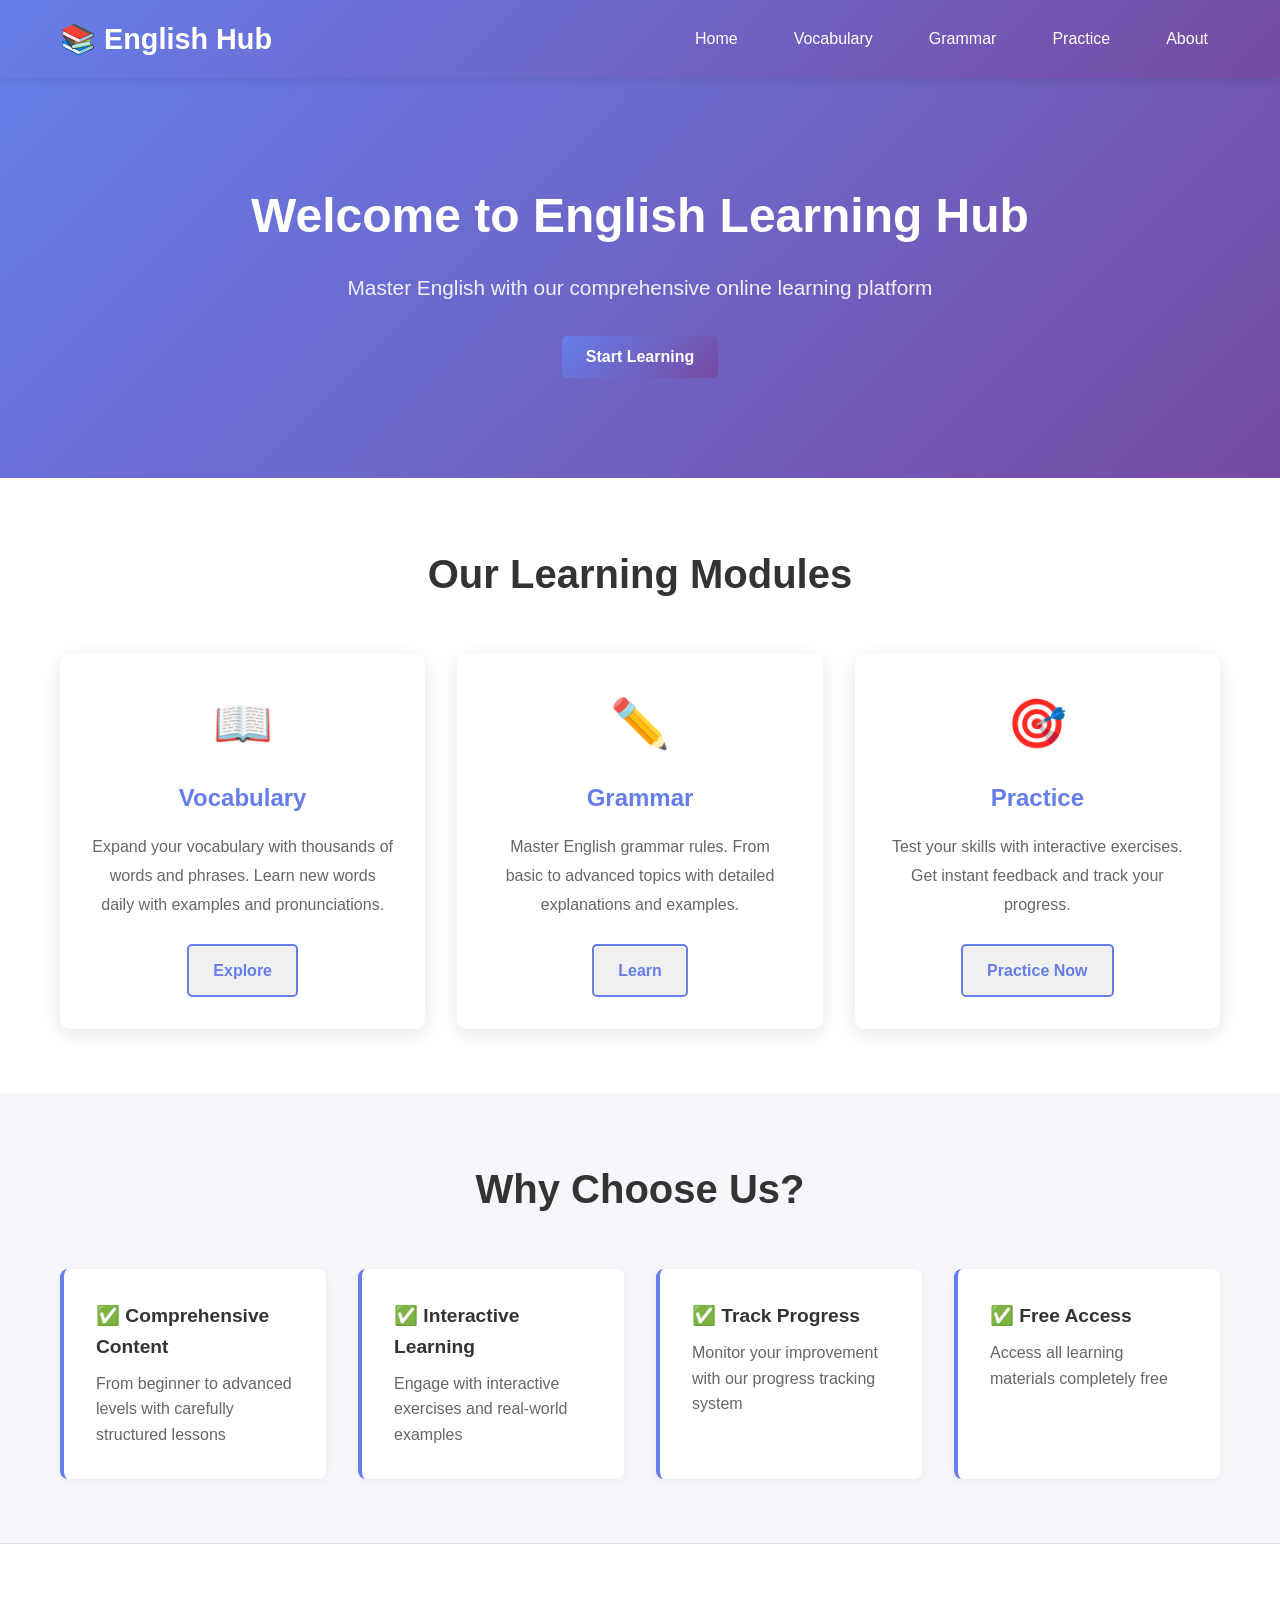
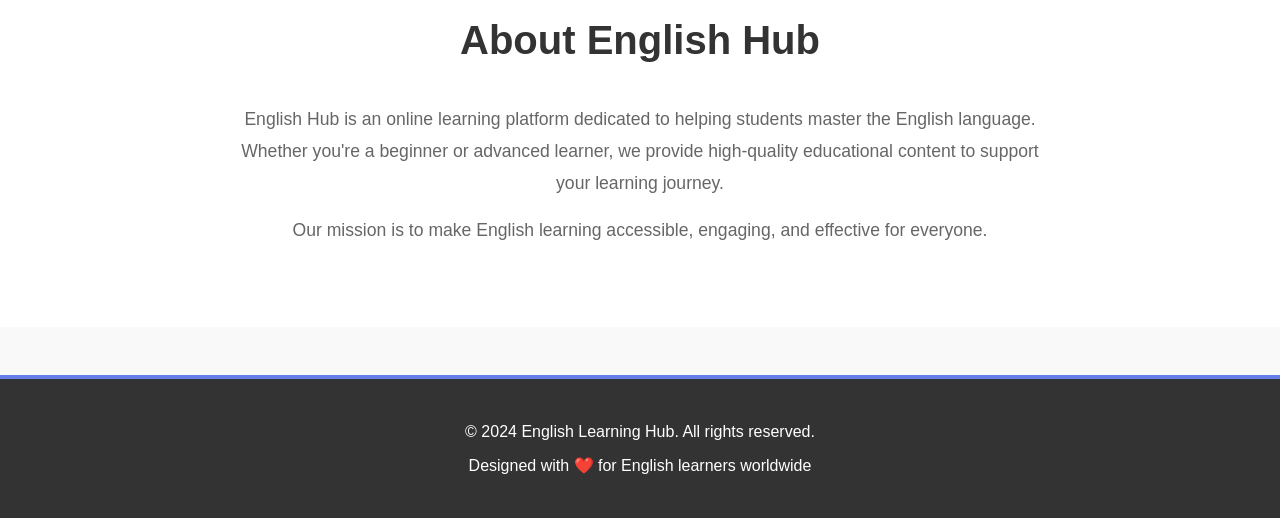
==== index.html @ 067733b8 "Initial commit" ====
<!DOCTYPE html>
<html lang="en">
<head>
    <meta charset="UTF-8">
    <meta name="viewport" content="width=device-width, initial-scale=1.0">
    <title>English Learning Hub - Learn English Online</title>
    <link rel="stylesheet" href="styles.css">
</head>
<body>
    <!-- Navigation Bar -->
    <nav class="navbar">
        <div class="container">
            <div class="logo">
                <h1>📚 English Hub</h1>
            </div>
            <ul class="nav-links">
                <li><a href="index.html" class="active">Home</a></li>
                <li><a href="vocab.html">Vocabulary</a></li>
                <li><a href="grammar.html">Grammar</a></li>
                <li><a href="practice.html">Practice</a></li>
                <li><a href="#about">About</a></li>
            </ul>
        </div>
    </nav>

    <!-- Hero Section -->
    <section class="hero">
        <div class="hero-content">
            <h2>Welcome to English Learning Hub</h2>
            <p>Master English with our comprehensive online learning platform</p>
            <button class="btn btn-primary">Start Learning</button>
        </div>
    </section>

    <!-- Features Section -->
    <section class="features">
        <div class="container">
            <h2>Our Learning Modules</h2>
            <div class="features-grid">
                <div class="feature-card">
                    <div class="feature-icon">📖</div>
                    <h3>Vocabulary</h3>
                    <p>Expand your vocabulary with thousands of words and phrases. Learn new words daily with examples and pronunciations.</p>
                    <a href="vocab.html" class="btn btn-secondary">Explore</a>
                </div>
                <div class="feature-card">
                    <div class="feature-icon">✏️</div>
                    <h3>Grammar</h3>
                    <p>Master English grammar rules. From basic to advanced topics with detailed explanations and examples.</p>
                    <a href="grammar.html" class="btn btn-secondary">Learn</a>
                </div>
                <div class="feature-card">
                    <div class="feature-icon">🎯</div>
                    <h3>Practice</h3>
                    <p>Test your skills with interactive exercises. Get instant feedback and track your progress.</p>
                    <a href="practice.html" class="btn btn-secondary">Practice Now</a>
                </div>
            </div>
        </div>
    </section>

    <!-- Benefits Section -->
    <section class="benefits">
        <div class="container">
            <h2>Why Choose Us?</h2>
            <div class="benefits-list">
                <div class="benefit-item">
                    <h4>✅ Comprehensive Content</h4>
                    <p>From beginner to advanced levels with carefully structured lessons</p>
                </div>
                <div class="benefit-item">
                    <h4>✅ Interactive Learning</h4>
                    <p>Engage with interactive exercises and real-world examples</p>
                </div>
                <div class="benefit-item">
                    <h4>✅ Track Progress</h4>
                    <p>Monitor your improvement with our progress tracking system</p>
                </div>
                <div class="benefit-item">
                    <h4>✅ Free Access</h4>
                    <p>Access all learning materials completely free</p>
                </div>
            </div>
        </div>
    </section>

    <!-- About Section -->
    <section class="about" id="about">
        <div class="container">
            <h2>About English Hub</h2>
            <p>English Hub is an online learning platform dedicated to helping students master the English language. Whether you're a beginner or advanced learner, we provide high-quality educational content to support your learning journey.</p>
            <p>Our mission is to make English learning accessible, engaging, and effective for everyone.</p>
        </div>
    </section>

    <!-- Footer -->
    <footer class="footer">
        <div class="container">
            <p>&copy; 2024 English Learning Hub. All rights reserved.</p>
            <p>Designed with ❤️ for English learners worldwide</p>
        </div>
    </footer>

    <script src="script.js"></script>
</body>
</html>
---- styles.css ----
/* General Styles */
* {
    margin: 0;
    padding: 0;
    box-sizing: border-box;
}

body {
    font-family: 'Segoe UI', Tahoma, Geneva, Verdana, sans-serif;
    line-height: 1.6;
    color: #333;
    background-color: #f9f9f9;
}

.container {
    max-width: 1200px;
    margin: 0 auto;
    padding: 0 20px;
}

/* Navigation Bar */
.navbar {
    background: linear-gradient(135deg, #667eea 0%, #764ba2 100%);
    padding: 1rem 0;
    position: sticky;
    top: 0;
    z-index: 100;
    box-shadow: 0 2px 10px rgba(0, 0, 0, 0.1);
}

.navbar .container {
    display: flex;
    justify-content: space-between;
    align-items: center;
}

.logo h1 {
    color: white;
    font-size: 1.8rem;
    font-weight: 700;
}

.nav-links {
    display: flex;
    list-style: none;
    gap: 2rem;
}

.nav-links a {
    color: white;
    text-decoration: none;
    font-weight: 500;
    transition: all 0.3s ease;
    padding: 0.5rem 0.75rem;
    border-radius: 4px;
}

.nav-links a:hover,
.nav-links a.active {
    background-color: rgba(255, 255, 255, 0.2);
    transform: translateY(-2px);
}

/* Buttons */
.btn {
    padding: 0.75rem 1.5rem;
    border: none;
    border-radius: 5px;
    cursor: pointer;
    font-size: 1rem;
    font-weight: 600;
    transition: all 0.3s ease;
    display: inline-block;
    text-decoration: none;
    text-align: center;
}

.btn-primary {
    background: linear-gradient(135deg, #667eea 0%, #764ba2 100%);
    color: white;
}

.btn-primary:hover {
    transform: translateY(-3px);
    box-shadow: 0 5px 15px rgba(102, 126, 234, 0.4);
}

.btn-secondary {
    background-color: #f0f0f0;
    color: #667eea;
    border: 2px solid #667eea;
}

.btn-secondary:hover {
    background-color: #667eea;
    color: white;
    transform: translateY(-2px);
}

/* Hero Section */
.hero {
    background: linear-gradient(135deg, #667eea 0%, #764ba2 100%);
    color: white;
    padding: 6rem 2rem;
    text-align: center;
    min-height: 400px;
    display: flex;
    align-items: center;
    justify-content: center;
}

.hero-content h2 {
    font-size: 3rem;
    margin-bottom: 1rem;
    animation: fadeInDown 0.8s ease;
}

.hero-content p {
    font-size: 1.3rem;
    margin-bottom: 2rem;
    opacity: 0.9;
    animation: fadeInUp 0.8s ease;
}

@keyframes fadeInDown {
    from {
        opacity: 0;
        transform: translateY(-20px);
    }
    to {
        opacity: 1;
        transform: translateY(0);
    }
}

@keyframes fadeInUp {
    from {
        opacity: 0;
        transform: translateY(20px);
    }
    to {
        opacity: 1;
        transform: translateY(0);
    }
}

/* Features Section */
.features {
    padding: 4rem 0;
    background-color: #fff;
}

.features h2 {
    text-align: center;
    font-size: 2.5rem;
    margin-bottom: 3rem;
    color: #333;
}

.features-grid {
    display: grid;
    grid-template-columns: repeat(auto-fit, minmax(300px, 1fr));
    gap: 2rem;
}

.feature-card {
    background: white;
    border-radius: 10px;
    padding: 2rem;
    text-align: center;
    box-shadow: 0 5px 20px rgba(0, 0, 0, 0.1);
    transition: all 0.3s ease;
}

.feature-card:hover {
    transform: translateY(-10px);
    box-shadow: 0 10px 30px rgba(0, 0, 0, 0.15);
}

.feature-icon {
    font-size: 3rem;
    margin-bottom: 1rem;
}

.feature-card h3 {
    font-size: 1.5rem;
    margin-bottom: 1rem;
    color: #667eea;
}

.feature-card p {
    color: #666;
    margin-bottom: 1.5rem;
    line-height: 1.8;
}

/* Benefits Section */
.benefits {
    background-color: #f5f7fa;
    padding: 4rem 0;
}

.benefits h2 {
    text-align: center;
    font-size: 2.5rem;
    margin-bottom: 3rem;
    color: #333;
}

.benefits-list {
    display: grid;
    grid-template-columns: repeat(auto-fit, minmax(250px, 1fr));
    gap: 2rem;
}

.benefit-item {
    background: white;
    padding: 2rem;
    border-radius: 8px;
    border-left: 4px solid #667eea;
    box-shadow: 0 2px 10px rgba(0, 0, 0, 0.05);
}

.benefit-item h4 {
    font-size: 1.2rem;
    color: #333;
    margin-bottom: 0.5rem;
}

.benefit-item p {
    color: #666;
}

/* About Section */
.about {
    background: white;
    padding: 4rem 0;
    text-align: center;
    border-top: 1px solid #e0e0e0;
}

.about h2 {
    font-size: 2.5rem;
    margin-bottom: 2rem;
    color: #333;
}

.about p {
    font-size: 1.1rem;
    color: #666;
    margin-bottom: 1rem;
    line-height: 1.8;
    max-width: 800px;
    margin-left: auto;
    margin-right: auto;
}

/* Page Header */
.page-header {
    background: linear-gradient(135deg, #667eea 0%, #764ba2 100%);
    color: white;
    padding: 3rem 0;
    text-align: center;
}

.page-header h2 {
    font-size: 2.5rem;
    margin-bottom: 0.5rem;
}

.page-header p {
    font-size: 1.1rem;
    opacity: 0.9;
}

/* Content Section */
.content {
    padding: 3rem 0;
    background-color: #fff;
}

/* Vocabulary Categories */
.vocab-categories h3 {
    font-size: 2rem;
    margin-bottom: 2rem;
    color: #333;
}

.category-grid {
    display: grid;
    grid-template-columns: repeat(auto-fit, minmax(300px, 1fr));
    gap: 2rem;
    margin-bottom: 3rem;
}

.category-card {
    background: white;
    border-radius: 10px;
    padding: 2rem;
    box-shadow: 0 5px 20px rgba(0, 0, 0, 0.1);
    border-top: 4px solid #667eea;
}

.category-card h4 {
    font-size: 1.3rem;
    color: #667eea;
    margin-bottom: 1.5rem;
    font-weight: 700;
}

.word-list {
    display: flex;
    flex-direction: column;
    gap: 1.5rem;
}

.word-item {
    border-left: 3px solid #f0f0f0;
    padding-left: 1rem;
}

.word-item strong {
    color: #333;
    font-size: 1.1rem;
    display: block;
    margin-bottom: 0.3rem;
}

.word-item p {
    color: #666;
    font-size: 0.95rem;
    margin-bottom: 0.3rem;
}

.word-item p:first-of-type {
    color: #999;
    font-style: italic;
    font-size: 0.9rem;
}

/* Learning Tips */
.learning-tips {
    background: linear-gradient(135deg, #667eea 0%, #764ba2 100%);
    color: white;
    padding: 2.5rem;
    border-radius: 10px;
    margin-top: 3rem;
}

.learning-tips h3 {
    font-size: 1.5rem;
    margin-bottom: 1.5rem;
}

.learning-tips ul {
    list-style-position: inside;
    line-height: 2;
}

.learning-tips li {
    margin-bottom: 0.5rem;
}

/* Grammar Topics */
.grammar-topics {
    display: grid;
    grid-template-columns: repeat(auto-fit, minmax(350px, 1fr));
    gap: 2rem;
}

.topic-card {
    background: white;
    border-radius: 10px;
    padding: 2rem;
    box-shadow: 0 5px 20px rgba(0, 0, 0, 0.1);
    border-top: 4px solid #667eea;
}

.topic-card h3 {
    font-size: 1.5rem;
    color: #667eea;
    margin-bottom: 1.5rem;
    font-weight: 700;
}

.topic-content h4 {
    font-size: 1.1rem;
    color: #333;
    margin-top: 1.5rem;
    margin-bottom: 0.5rem;
    font-weight: 600;
}

.topic-content p {
    color: #666;
    margin-bottom: 0.8rem;
    line-height: 1.6;
}

.topic-content strong {
    color: #667eea;
}

/* Exercises */
.exercises {
    display: grid;
    grid-template-columns: 1fr;
    gap: 2rem;
    margin-bottom: 3rem;
}

.exercise-card {
    background: white;
    border-radius: 10px;
    padding: 2rem;
    box-shadow: 0 5px 20px rgba(0, 0, 0, 0.1);
    border-left: 4px solid #667eea;
}

.exercise-card h3 {
    font-size: 1.3rem;
    color: #667eea;
    margin-bottom: 1rem;
    font-weight: 700;
}

.exercise-content p:first-child {
    font-weight: 600;
    color: #333;
    margin-bottom: 1rem;
}

.question,
.options {
    background: #f5f7fa;
    padding: 1.5rem;
    border-radius: 8px;
    margin: 1rem 0;
    border-left: 3px solid #667eea;
}

.question p,
.options p {
    margin-bottom: 0.8rem;
    color: #333;
}

.answer {
    color: #27ae60;
    font-weight: 600;
    margin-top: 1rem;
    padding: 1rem;
    background: #e8f8f5;
    border-radius: 5px;
    border-left: 3px solid #27ae60;
}

.explanation {
    color: #666;
    font-style: italic;
    margin-top: 0.8rem;
    padding: 0.8rem;
    background: #f0f0f0;
    border-radius: 5px;
}

/* Progress Section */
.progress-section {
    background: linear-gradient(135deg, #667eea 0%, #764ba2 100%);
    color: white;
    padding: 2rem;
    border-radius: 10px;
    text-align: center;
}

.progress-section h3 {
    font-size: 1.5rem;
    margin-bottom: 1.5rem;
}

.progress-bar {
    background: rgba(255, 255, 255, 0.3);
    height: 30px;
    border-radius: 15px;
    overflow: hidden;
    margin-bottom: 1rem;
}

.progress-fill {
    background: #27ae60;
    height: 100%;
    border-radius: 15px;
    transition: width 0.5s ease;
    display: flex;
    align-items: center;
    justify-content: center;
    color: white;
    font-weight: bold;
}

.progress-section p {
    font-size: 1rem;
    margin-top: 1rem;
}

/* Footer */
.footer {
    background: #333;
    color: white;
    text-align: center;
    padding: 2rem 0;
    margin-top: 3rem;
    border-top: 4px solid #667eea;
}

.footer p {
    margin: 0.5rem 0;
}

/* Responsive Design */
@media (max-width: 768px) {
    .nav-links {
        gap: 1rem;
        font-size: 0.9rem;
    }

    .hero-content h2 {
        font-size: 2rem;
    }

    .hero-content p {
        font-size: 1rem;
    }

    .features h2,
    .benefits h2,
    .about h2,
    .page-header h2 {
        font-size: 2rem;
    }

    .features-grid,
    .benefits-list,
    .category-grid,
    .grammar-topics {
        grid-template-columns: 1fr;
    }

    .hero {
        padding: 3rem 1rem;
        min-height: 300px;
    }

    .features,
    .benefits,
    .about,
    .content {
        padding: 2rem 0;
    }
}

@media (max-width: 480px) {
    .nav-links {
        flex-direction: column;
        gap: 0.5rem;
    }

    .logo h1 {
        font-size: 1.3rem;
    }

    .navbar .container {
        flex-direction: column;
        gap: 1rem;
    }

    .hero-content h2 {
        font-size: 1.5rem;
    }

    .hero-content p {
        font-size: 0.95rem;
    }

    .features h2,
    .benefits h2,
    .about h2 {
        font-size: 1.5rem;
    }

    .feature-card h3,
    .topic-card h3,
    .exercise-card h3 {
        font-size: 1.1rem;
    }

    .feature-icon {
        font-size: 2rem;
    }

    .learning-tips {
        padding: 1.5rem;
    }

    .learning-tips h3 {
        font-size: 1.2rem;
    }

    .learning-tips ul {
        line-height: 1.8;
    }
}
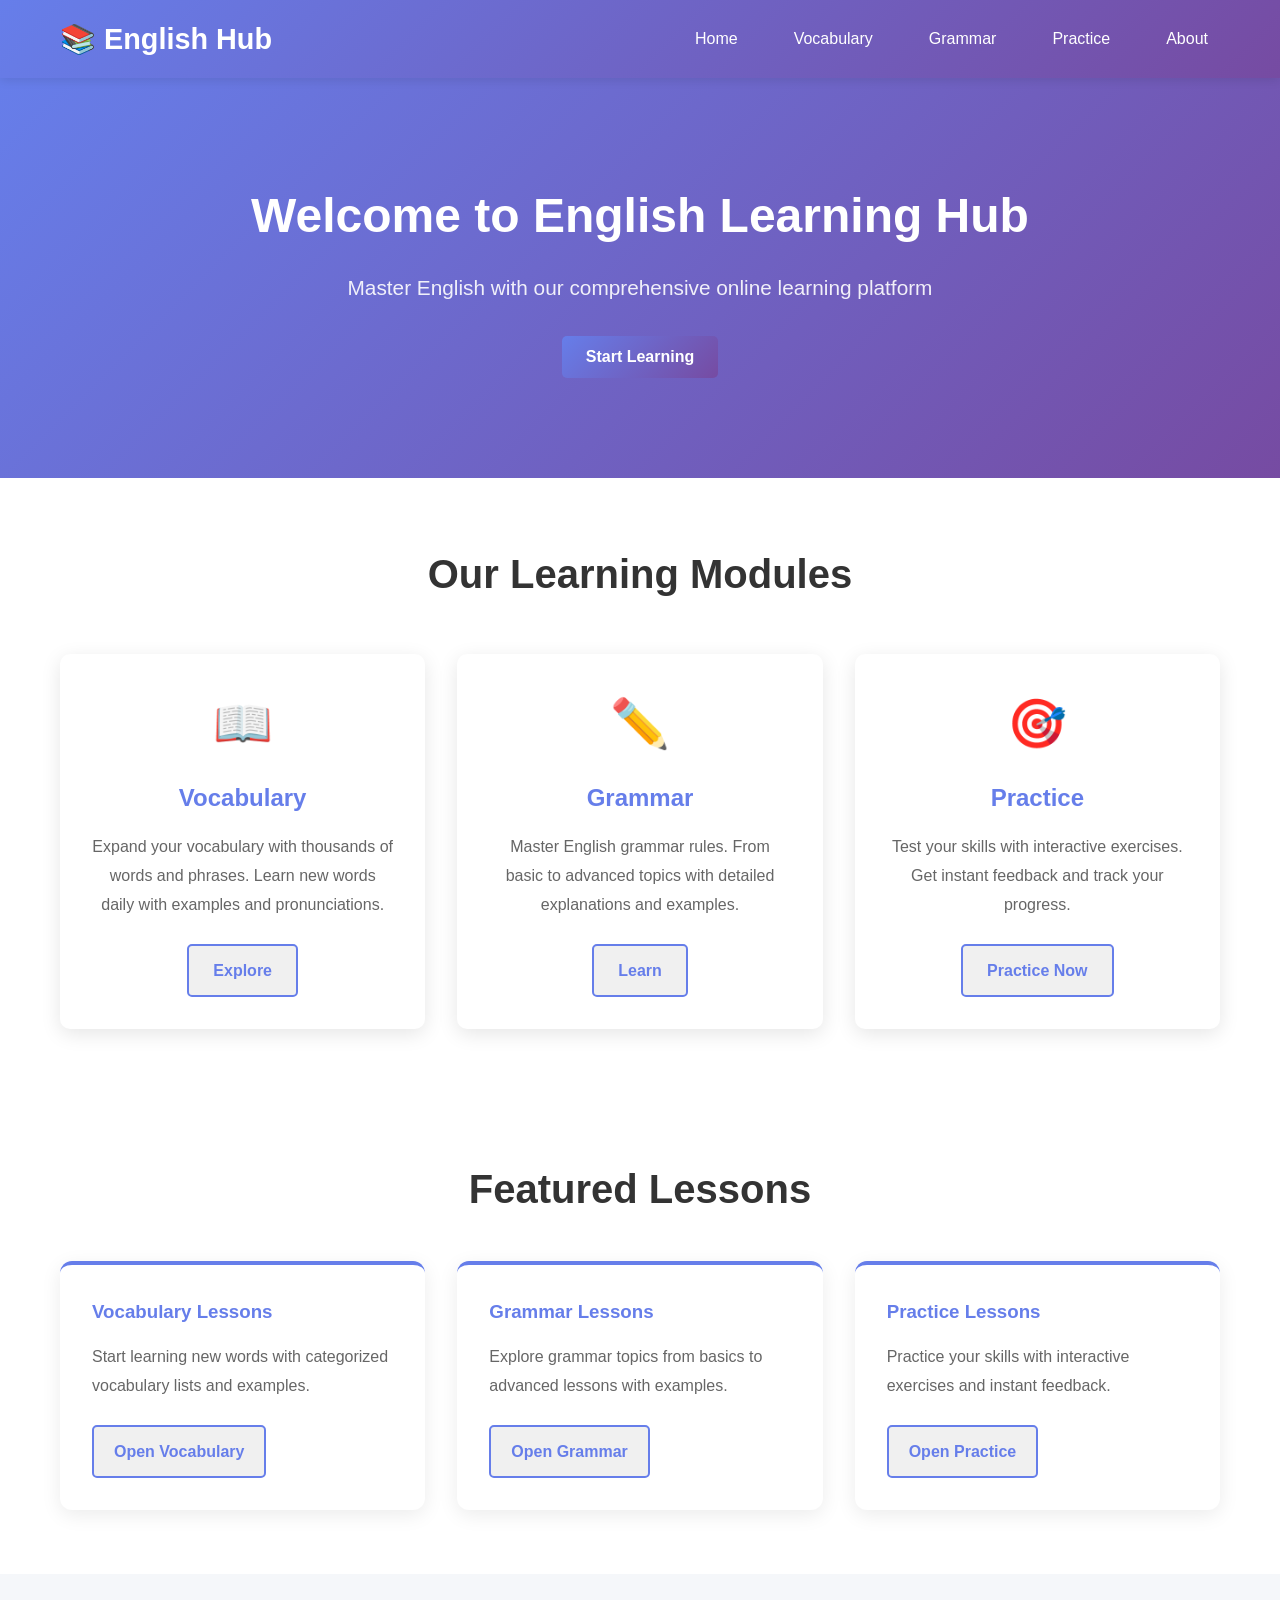
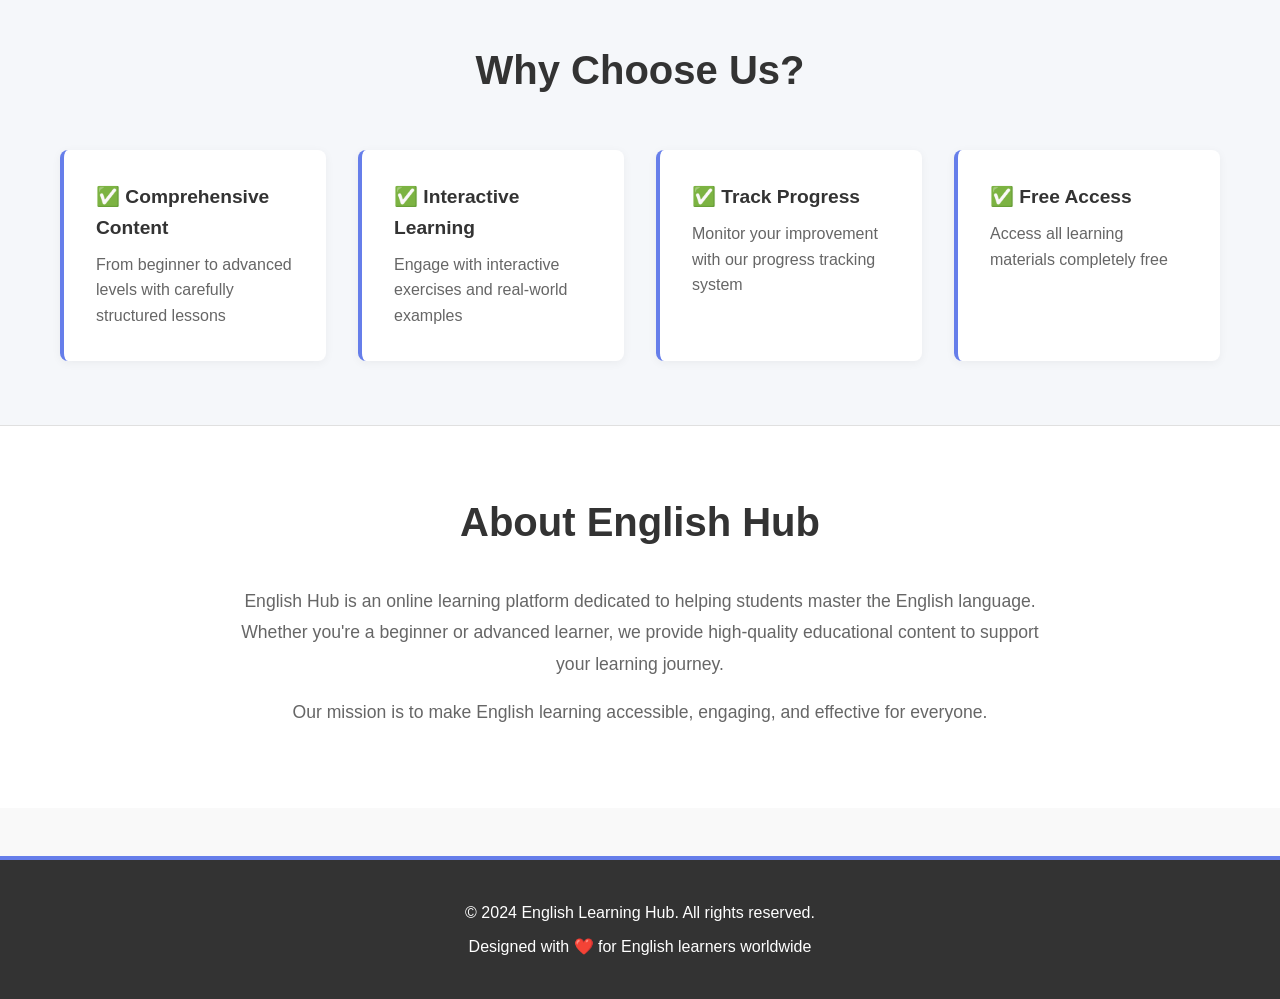
==== commit a6b2ba90: "Add lessons section to home page" ====
--- a/index.html
+++ b/index.html
@@ -59,6 +59,30 @@
         </div>
     </section>
 
+    <!-- Lessons Section -->
+    <section class="lessons">
+        <div class="container">
+            <h2>Featured Lessons</h2>
+            <div class="lesson-grid">
+                <div class="lesson-card">
+                    <h3>Vocabulary Lessons</h3>
+                    <p>Start learning new words with categorized vocabulary lists and examples.</p>
+                    <a href="vocab.html" class="btn btn-secondary">Open Vocabulary</a>
+                </div>
+                <div class="lesson-card">
+                    <h3>Grammar Lessons</h3>
+                    <p>Explore grammar topics from basics to advanced lessons with examples.</p>
+                    <a href="grammar.html" class="btn btn-secondary">Open Grammar</a>
+                </div>
+                <div class="lesson-card">
+                    <h3>Practice Lessons</h3>
+                    <p>Practice your skills with interactive exercises and instant feedback.</p>
+                    <a href="practice.html" class="btn btn-secondary">Open Practice</a>
+                </div>
+            </div>
+        </div>
+    </section>
+
     <!-- Benefits Section -->
     <section class="benefits">
         <div class="container">
--- a/styles.css
+++ b/styles.css
@@ -16,6 +16,54 @@
     max-width: 1200px;
     margin: 0 auto;
     padding: 0 20px;
+}
+
+/* Lessons Section */
+.lessons {
+    padding: 4rem 0;
+    background-color: #fff;
+}
+
+.lessons h2 {
+    text-align: center;
+    font-size: 2.5rem;
+    margin-bottom: 2.5rem;
+    color: #333;
+}
+
+.lesson-grid {
+    display: grid;
+    grid-template-columns: repeat(auto-fit, minmax(280px, 1fr));
+    gap: 2rem;
+}
+
+.lesson-card {
+    background: white;
+    border-radius: 12px;
+    padding: 2rem;
+    box-shadow: 0 5px 20px rgba(0, 0, 0, 0.08);
+    border-top: 4px solid #667eea;
+    transition: transform 0.3s ease, box-shadow 0.3s ease;
+}
+
+.lesson-card:hover {
+    transform: translateY(-8px);
+    box-shadow: 0 12px 30px rgba(0, 0, 0, 0.12);
+}
+
+.lesson-card h3 {
+    color: #667eea;
+    margin-bottom: 1rem;
+}
+
+.lesson-card p {
+    color: #666;
+    line-height: 1.8;
+    margin-bottom: 1.5rem;
+}
+
+.lesson-card .btn-secondary {
+    padding: 0.75rem 1.25rem;
 }
 
 /* Navigation Bar */
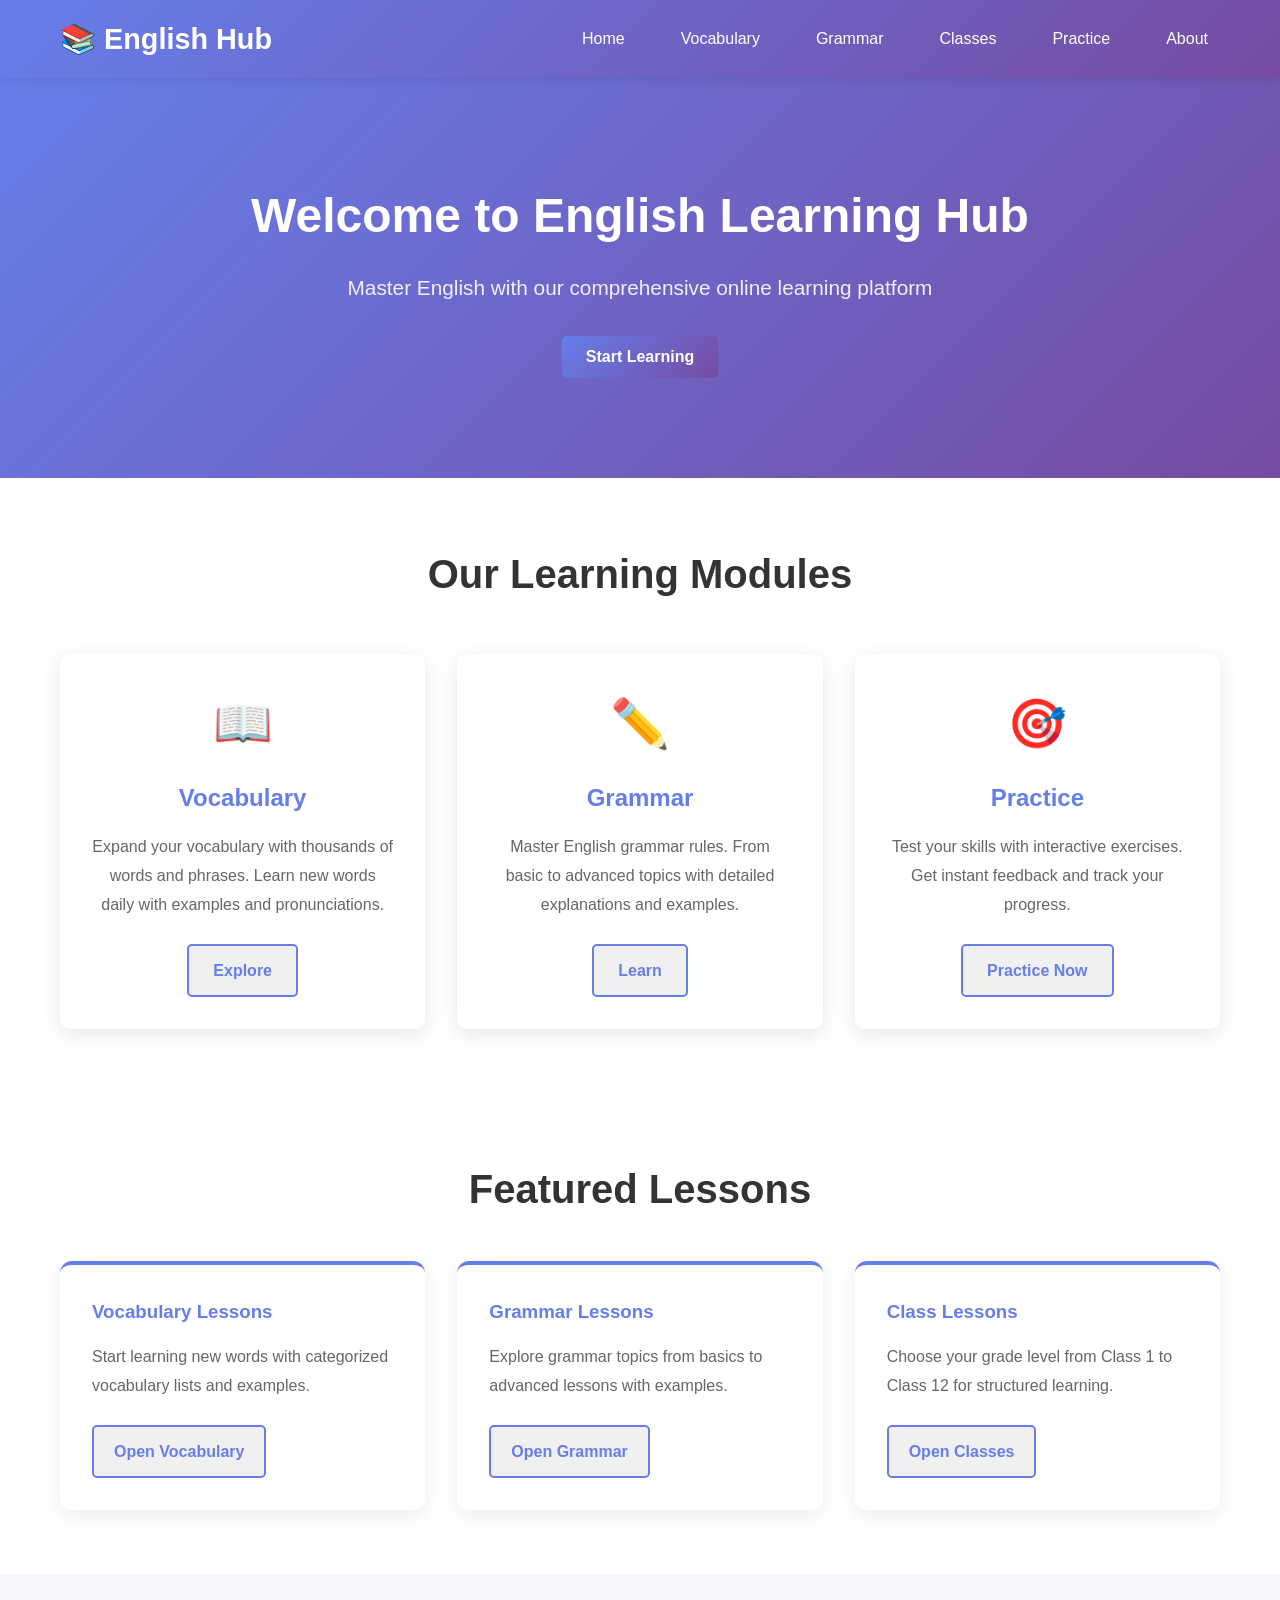
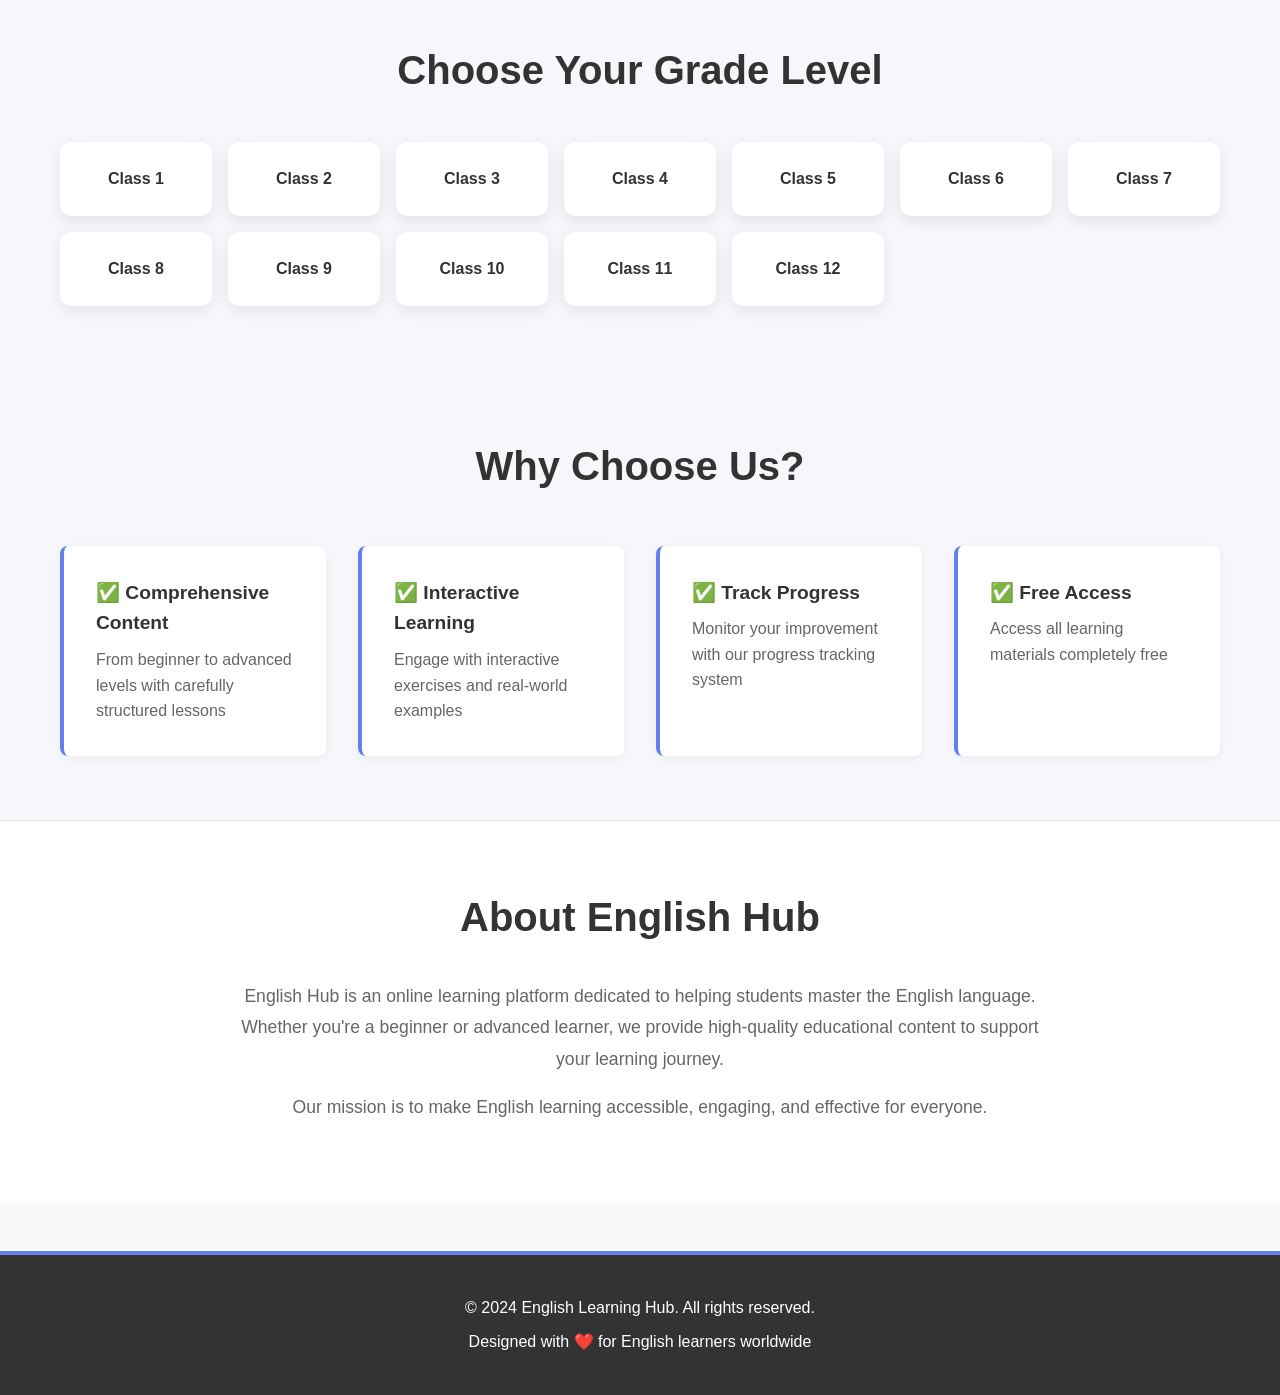
==== commit 50e949fa: "Add class level lessons and homepage class section" ====
--- a/index.html
+++ b/index.html
@@ -17,6 +17,7 @@
                 <li><a href="index.html" class="active">Home</a></li>
                 <li><a href="vocab.html">Vocabulary</a></li>
                 <li><a href="grammar.html">Grammar</a></li>
+                <li><a href="classes.html">Classes</a></li>
                 <li><a href="practice.html">Practice</a></li>
                 <li><a href="#about">About</a></li>
             </ul>
@@ -75,10 +76,31 @@
                     <a href="grammar.html" class="btn btn-secondary">Open Grammar</a>
                 </div>
                 <div class="lesson-card">
-                    <h3>Practice Lessons</h3>
-                    <p>Practice your skills with interactive exercises and instant feedback.</p>
-                    <a href="practice.html" class="btn btn-secondary">Open Practice</a>
+                    <h3>Class Lessons</h3>
+                    <p>Choose your grade level from Class 1 to Class 12 for structured learning.</p>
+                    <a href="classes.html" class="btn btn-secondary">Open Classes</a>
                 </div>
+            </div>
+        </div>
+    </section>
+
+    <!-- Classes Preview Section -->
+    <section class="class-preview">
+        <div class="container">
+            <h2>Choose Your Grade Level</h2>
+            <div class="class-grid">
+                <div class="class-card">Class 1</div>
+                <div class="class-card">Class 2</div>
+                <div class="class-card">Class 3</div>
+                <div class="class-card">Class 4</div>
+                <div class="class-card">Class 5</div>
+                <div class="class-card">Class 6</div>
+                <div class="class-card">Class 7</div>
+                <div class="class-card">Class 8</div>
+                <div class="class-card">Class 9</div>
+                <div class="class-card">Class 10</div>
+                <div class="class-card">Class 11</div>
+                <div class="class-card">Class 12</div>
             </div>
         </div>
     </section>
--- a/styles.css
+++ b/styles.css
@@ -192,6 +192,89 @@
     }
 }
 
+/* Lessons Section */
+.lessons {
+    padding: 4rem 0;
+    background-color: #fff;
+}
+
+.lessons h2 {
+    text-align: center;
+    font-size: 2.5rem;
+    margin-bottom: 2.5rem;
+    color: #333;
+}
+
+.lesson-grid {
+    display: grid;
+    grid-template-columns: repeat(auto-fit, minmax(280px, 1fr));
+    gap: 2rem;
+}
+
+.lesson-card {
+    background: white;
+    border-radius: 12px;
+    padding: 2rem;
+    box-shadow: 0 5px 20px rgba(0, 0, 0, 0.08);
+    border-top: 4px solid #667eea;
+    transition: transform 0.3s ease, box-shadow 0.3s ease;
+}
+
+.lesson-card:hover {
+    transform: translateY(-8px);
+    box-shadow: 0 12px 30px rgba(0, 0, 0, 0.12);
+}
+
+.lesson-card h3 {
+    color: #667eea;
+    margin-bottom: 1rem;
+}
+
+.lesson-card p {
+    color: #666;
+    line-height: 1.8;
+    margin-bottom: 1.5rem;
+}
+
+.lesson-card .btn-secondary {
+    padding: 0.75rem 1.25rem;
+}
+
+/* Class Preview Section */
+.class-preview {
+    padding: 4rem 0;
+    background: #f5f7fa;
+}
+
+.class-preview h2 {
+    text-align: center;
+    font-size: 2.5rem;
+    margin-bottom: 2.5rem;
+    color: #333;
+}
+
+.class-grid {
+    display: grid;
+    grid-template-columns: repeat(auto-fit, minmax(150px, 1fr));
+    gap: 1rem;
+}
+
+.class-card {
+    padding: 1.5rem;
+    background: white;
+    border-radius: 12px;
+    text-align: center;
+    box-shadow: 0 5px 15px rgba(0, 0, 0, 0.08);
+    font-weight: 700;
+    color: #333;
+    transition: transform 0.3s ease, box-shadow 0.3s ease;
+}
+
+.class-card:hover {
+    transform: translateY(-5px);
+    box-shadow: 0 12px 25px rgba(0, 0, 0, 0.12);
+}
+
 /* Features Section */
 .features {
     padding: 4rem 0;
